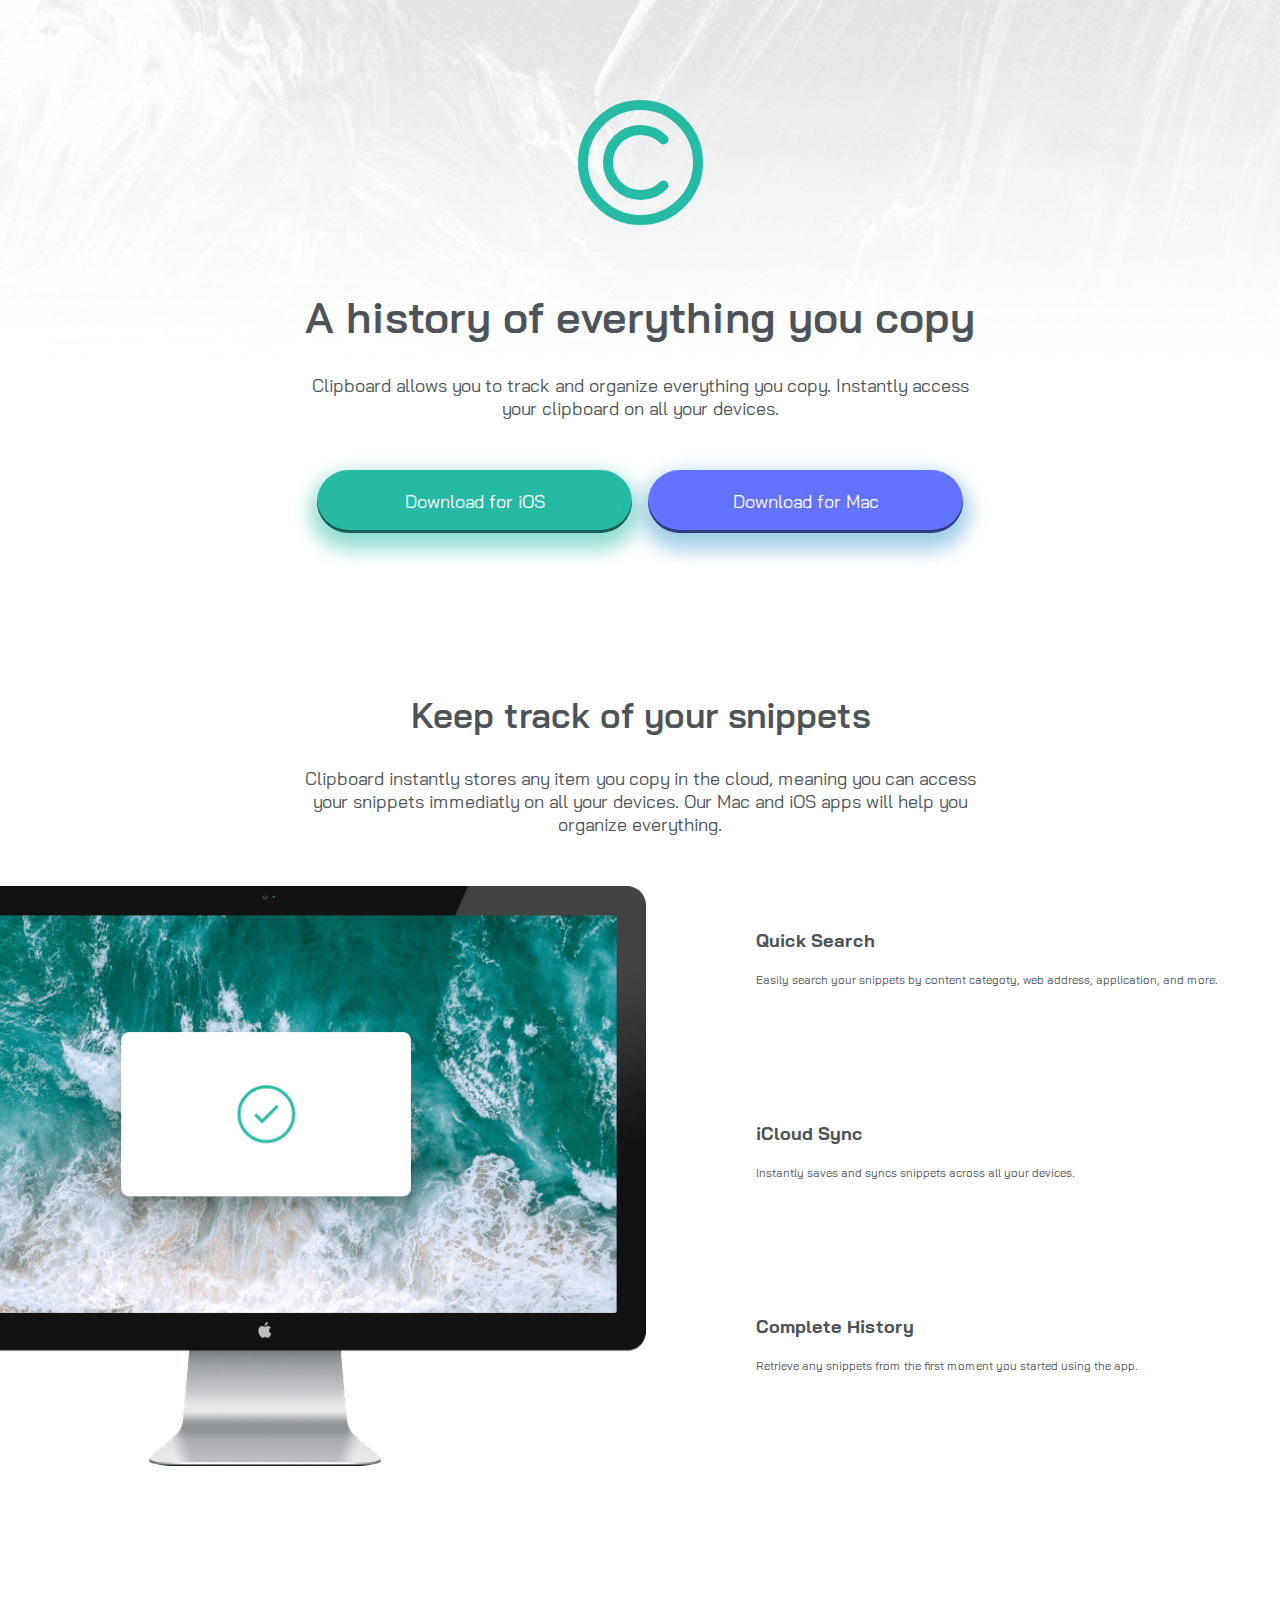
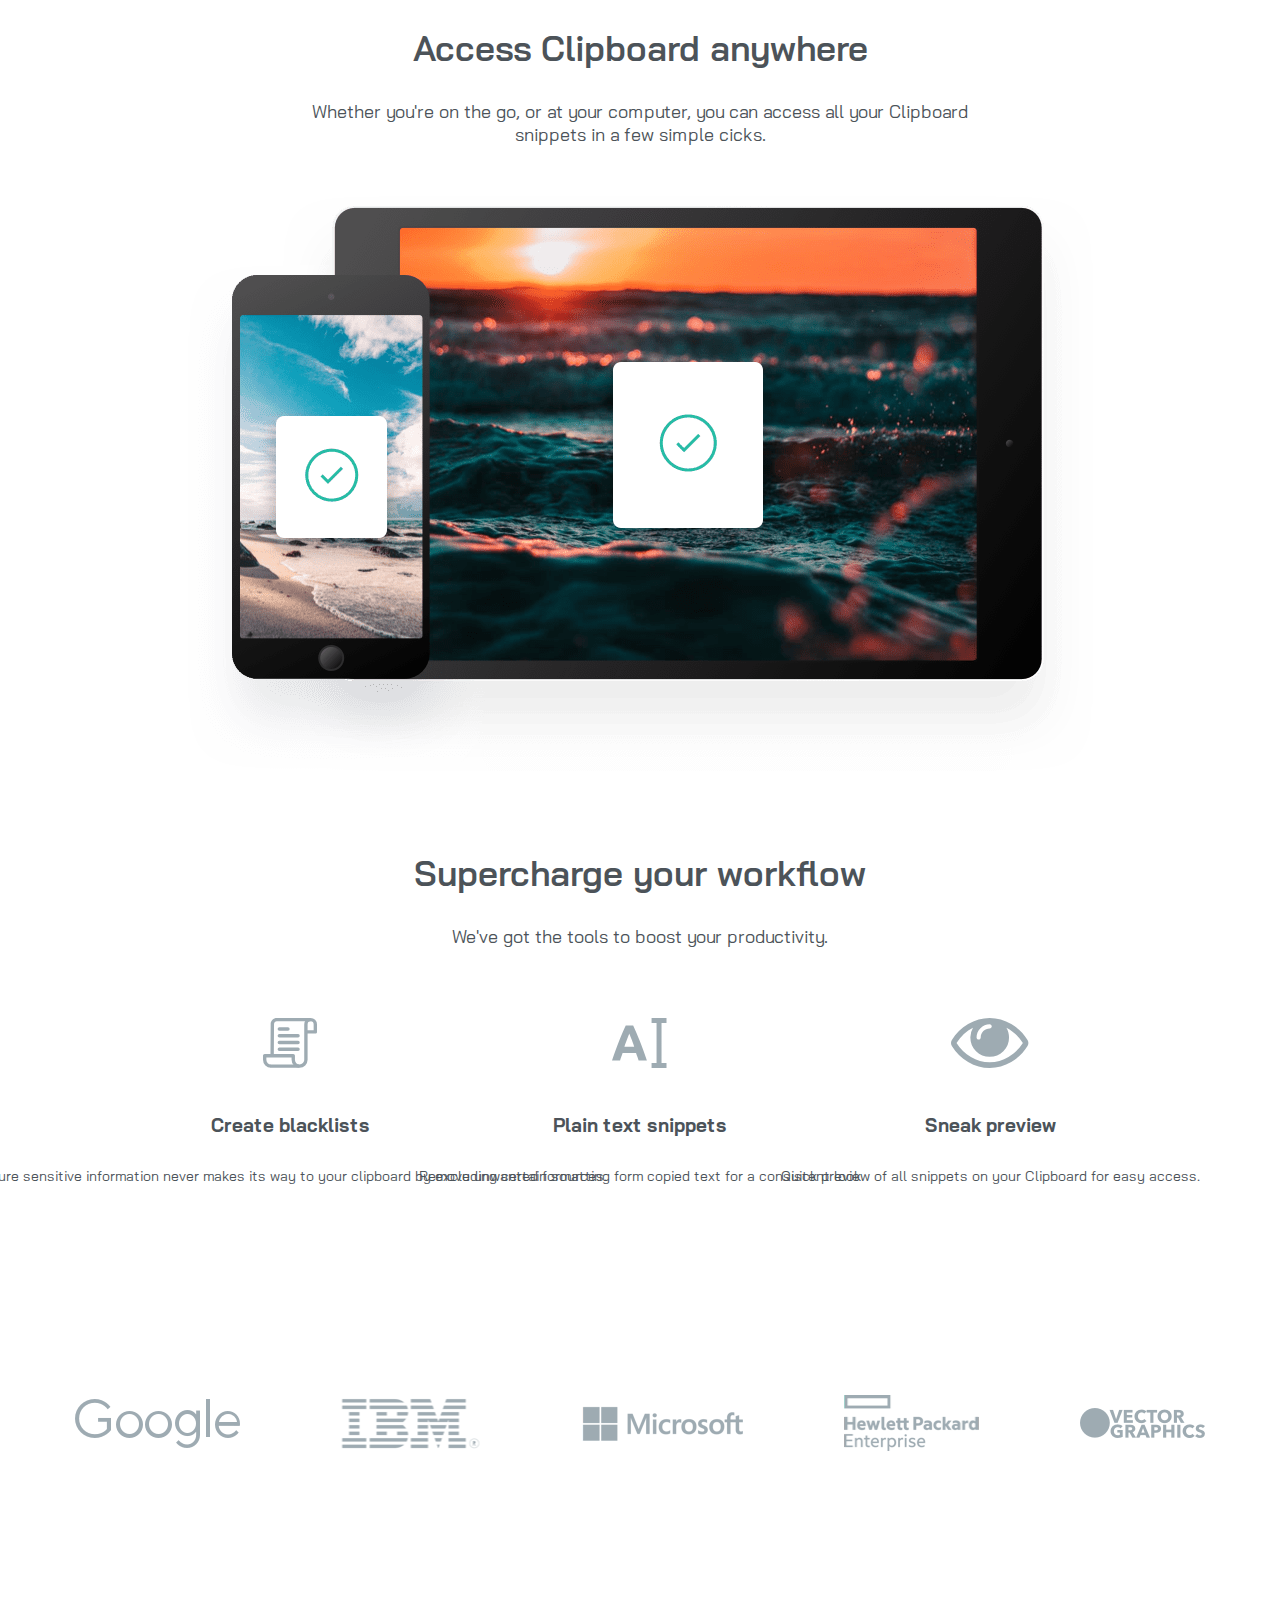
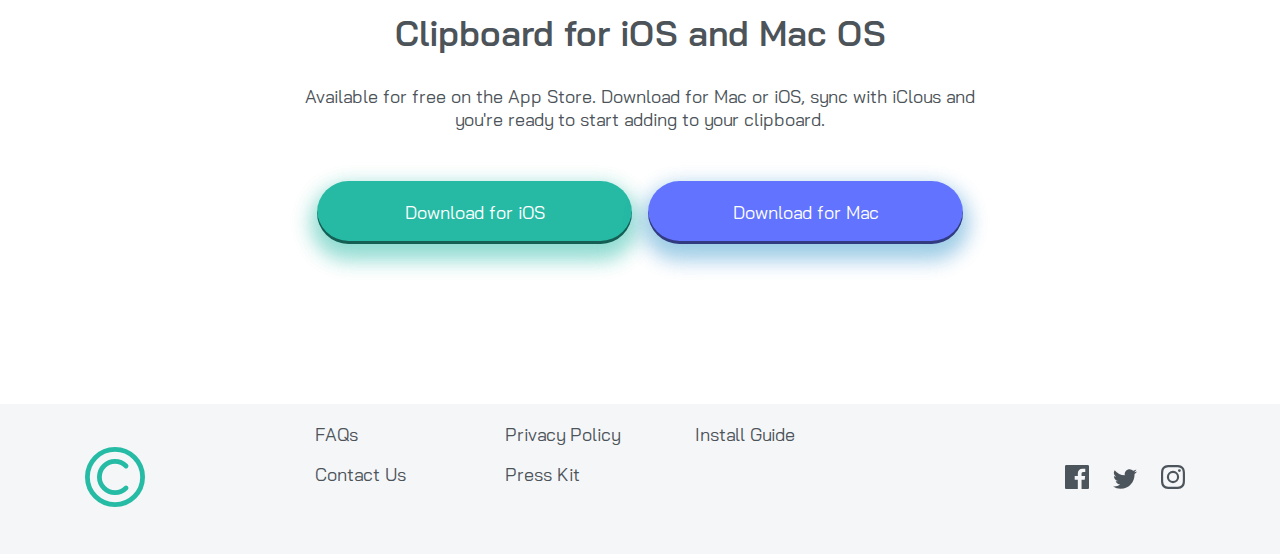
==== Projets/clipboard/clipboard.html @ 4b13dfa7 "projets integration" ====
<!DOCTYPE html>
<html lang="en">
<head>
  <meta charset="UTF-8">
  <meta name="viewport" content="width=device-width, initial-scale=1.0"> <!-- displays site properly based on user's device -->

  <link rel="icon" type="image/png" sizes="32x32" href="./images/favicon-32x32.png">
  
  <title>Frontend Mentor | Clipboard landing page</title>
  <link rel="stylesheet" href="clipboard-style.css">

  <link rel="preconnect" href="https://fonts.googleapis.com">
  <link rel="preconnect" href="https://fonts.gstatic.com" crossorigin>
  <link href="https://fonts.googleapis.com/css2?family=Bai+Jamjuree:wght@400;600&display=swap" rel="stylesheet">
</head>
<body>
  <div class="content">
    <img class="background" src="clipboard/bg-header-desktop.png" alt="background">  
      <img class="logo-clip" src="clipboard/logo.svg" alt="logo-Clipboard">
    <h1>A history of everything you copy</h1>
    <p class="txt-clipboard">Clipboard allows you to track and organize everything you copy. Instantly access your clipboard on all your devices.</p>
    <div class="dl">
      <a href="#"><p>Download for iOS</p></a>
      <a href="#"><p>Download for Mac</p></a>
    </div>
    <h2>Keep track of your snippets</h2>
    <p class="txt-clipboard2">Clipboard instantly stores any item you copy in the cloud, meaning you can access your snippets immediatly on all your devices. Our Mac and iOS apps will help you organize everything.</p>
    <div class="computer">
      <img src="clipboard/image-computer.png" alt="photo-computer">
      <div class="computer-txt">
        <div>
          <h3>Quick Search</h3>
        <p>Easily search your snippets by content categoty, web address, application, and more.</p>
        </div>
        <div>
          <h3>iCloud Sync</h3>
        <p>Instantly saves and syncs snippets across all your devices.</p>
        </div>
        <div>
          <h3>Complete History</h3>
        <p>Retrieve any snippets from the first moment you started using the app.</p>
        </div>
      </div>
    </div>
    <h2>Access Clipboard anywhere</h2>
    <p class="txt-whether">Whether you're on the go, or at your computer, you can access all your Clipboard snippets in a few simple cicks.</p>
    <img class="img-devices" src="clipboard/image-devices.png" alt="photo-devices">
    <h2>Supercharge your workflow</h2>
    <p class="txt-we">We've got the tools to boost your productivity.</p>
    <div class="icone">
      <div class="icone-child">
        <img src="clipboard/icon-blacklist.svg" alt="icone blacklist">
        <h3>Create blacklists</h3>
        <p>Ensure sensitive information never makes its way to your clipboard by excluding certain sources.</p>
      </div>
      <div class="icone-child">
        <img src="clipboard/icon-text.svg" alt="icone text">
        <h3>Plain text snippets</h3>
        <p>Remove unwanted formatting form copied text for a consistent look</p>
      </div>
      <div class="icone-child">
        <img src="clipboard/icon-preview.svg" alt="icone preview">
        <h3>Sneak preview</h3>
        <p>Quick preview of all snippets on your Clipboard for easy access.</p>
      </div>
    </div>
    <div class="logo">
      <img src="clipboard/logo-google.png" alt="logo google">
      <img src="clipboard/logo-ibm.png" alt="logo ibm">
      <img src="clipboard/logo-microsoft.png" alt="logo microsoft">
      <img src="clipboard/logo-hp.png" alt="logo hp">
      <img src="clipboard/logo-vector-graphics.png" alt="logo vector graphics">
    </div>
    <h2>Clipboard for iOS and Mac OS</h2>
    <p class="txt-available">Available for free on the App Store. Download for Mac or iOS, sync with iClous and you're ready to start adding to your clipboard.</p>
    <div class="dl">
      <a href="#"><p>Download for iOS</p></a>
      <a href="#"><p>Download for Mac</p></a>
    </div>
  </div>
  <footer>
    <div>
      <img class="footer-logo" src="clipboard/logo.svg" alt="logo clipboard">
    </div>
    <div class="footer-nav">
      <p><a href="#">FAQs</a></p>
      <p><a href="#">Privacy Policy</a></p>
      <p><a href="#">Install Guide</a></p>
      <p><a href="#">Contact Us</a></p>
      <p><a href="#">Press Kit</a></p>
    </div>
    <div class="social">
      <a href="#"><img src="clipboard/icon-facebook.svg" alt="icone facebook"></a>
      <a href="#"><img src="clipboard/icon-twitter.svg" alt="icone twitter"></a>
      <a href="#"><img src="clipboard/icon-instagram.svg" alt="icone instagram"></a>
    </div>
  </footer>
</body>
</html>
---- Projets/clipboard/clipboard-style.css ----
/*font-family: 'Bai Jamjuree', sans-serif;*/

* ,li ,a {
    box-sizing: border-box;
    list-style: none;
    text-decoration: none;
    color: #4c5359;
}

body, p, h1, h2, h3 {
    margin: 0;
    padding: 0;
    text-align: center;
    font-family: 'Bai Jamjuree', sans-serif;
}
h1, h2 {
    margin-bottom: 30px;
    font-weight: 600;
}
p {
    font-weight: 400;
    font-size: 18px;
    margin-bottom: 50px;
    width: 690px;
}
h1 {
    font-size: 43px;
}
h2 {
    font-size: 35px;
}

.content {
    display: flex;
    flex-direction: column;
    align-items: center;
}

.background {
    position: absolute;
    top: 0px;
    width: 1440px;
    height: auto;
    z-index: -1;
}

.logo-clip {
    margin-top: 100px;
    margin-bottom: 65px;
}

.dl {
    display: flex;
    align-items: center;
    justify-content: center;
    margin-bottom: 160px;
}
.dl p {
    color: white;
    width: 315px;
    border-radius: 50px;
    padding: 20px 40px;
    margin: 0;
    box-shadow: rgba(5, 5, 5,0.3) 0px -3px 0px 0px inset, hsla(171, 66%, 44%, 30%)0px 10px 20px 5px;
}
.dl a {
    border-radius: 50px;
    margin: 0 8px;
}
.dl a:first-child {
    background-color: hsl(171, 66%, 44%);
    box-shadow: rgba(5, 5, 5,0.3) 0px -3px 0px 0px inset, hsla(171, 66%, 44%, 30%)0px 10px 20px 5px;
}
.dl a:last-child {
    background-color: hsl(233, 100%, 69%);
    box-shadow: rgba(5, 5, 5,0.3) 0px -3px 0px 0px inset, hsla(233, 100%, 69%, 30%)0px 10px 20px 5px;
}
.dl a:hover {
    opacity: 70%;
    cursor: url(images/cursor.png), pointer;
}

.computer {
    display: flex;
    margin-bottom: 160px;
    position: relative;
    left: -200px;
}
.computer p, .computer h3, .computer img {
    text-align: start;
    padding: 0 55px;
}
.computer img {
    
    height: 580px;
    width: auto;
}
.computer-txt {
    width: 350px;
    height: 580px;
    display: flex;
    flex-direction: column;
    justify-content: space-around;
}
.computer-txt p {
    font-size: 11.5px;
}
.computer-txt h3 {
    font-size: 18px;
    margin-bottom: 20px;
}

.img-devices {
    margin-bottom: 80px;
}
.txt-we {
    margin-bottom: 70px;
}

.icone {
    display: flex;
    justify-content: center;
    margin-bottom: 160px;
}
.icone-child {
    display: flex;
    flex-direction: column;
    align-items: center;
    width: 350px;
    padding: 0 20px;
}
.icone-child img {
    width: auto;
    height: 50px;
    margin-bottom: 45px;
}
.icone-child h3 {
    margin-bottom: 30px;
}
.icone-child p {
    font-size: 14px;
}

.logo {
    display: flex;
    align-items: center;
    justify-content: space-between;
    margin-bottom: 160px;
    width: 1130px;
}


footer {
    display: flex;
    justify-content: space-around;
    align-items: center;
    background: #f5f6f8;
    height: 150px;
}
.footer-logo {
    height: 60px;
    width: 60px;
}
.footer-nav {
    display: grid;
    grid-template-columns: 190px 190px 190px;
    grid-template-rows: 40px 40px;
    align-items: center;
}
.footer-nav p {
    text-align: start;
}
.footer-nav a:hover{
    cursor: url(images/cursor.png), pointer;
    color: hsl(171, 66%, 44%);
}
.social a {
    margin: 0 10px;
}
.social a:hover {
    cursor: url(images/cursor.png), pointer;
    filter: invert(63%) sepia(68%) saturate(452%) hue-rotate(122deg) brightness(85%) contrast(89%);
}

@media screen and (max-width: 1160px) {
    .logo {
        flex-direction: column;
        margin-bottom: 110px;
    }
    .logo img {
        margin-bottom: 65px;
    }
}

@media screen and (max-width: 1040px) {
    .icone {
        flex-direction: column;
        margin-bottom: 70px;
    }
    .icone-child {
        margin-bottom: 60px;
    }
    footer {
        flex-direction: column;
        height: auto;
    }
    .footer-logo {
        margin-top: 50px;
    }
    .footer-logo, .footer-nav, .social {
        margin-bottom: 50px;
    }
    .img-devices {
        width: 90vw;
        height: auto;
    }

}

@media screen and (max-width: 750px) {
    .dl {
        flex-direction: column;
    }
    .dl a:first-child {
        margin-bottom: 24px;
    }
    .computer {
        flex-direction: column;
        position: unset;
        align-items: center;
        margin-bottom: 150px;
    }
    .computer img {
        width: 110vw;
        height: auto;
        margin-bottom: 50px;
    }
    .computer-txt {
        justify-content: center;
        height: fit-content;
    }
    .computer-txt p {
        margin-bottom: 50px;
    }
    h1, h2, p {
        width: 80vw;
    }
    .footer-nav {
        grid-template-columns: 200px;
        grid-template-rows: 50px 50px 50px 50px 50px;
        text-align: center;
    }
    .footer-nav p {
        text-align: center;
        width: 200px;
        margin: 0;
    }
}
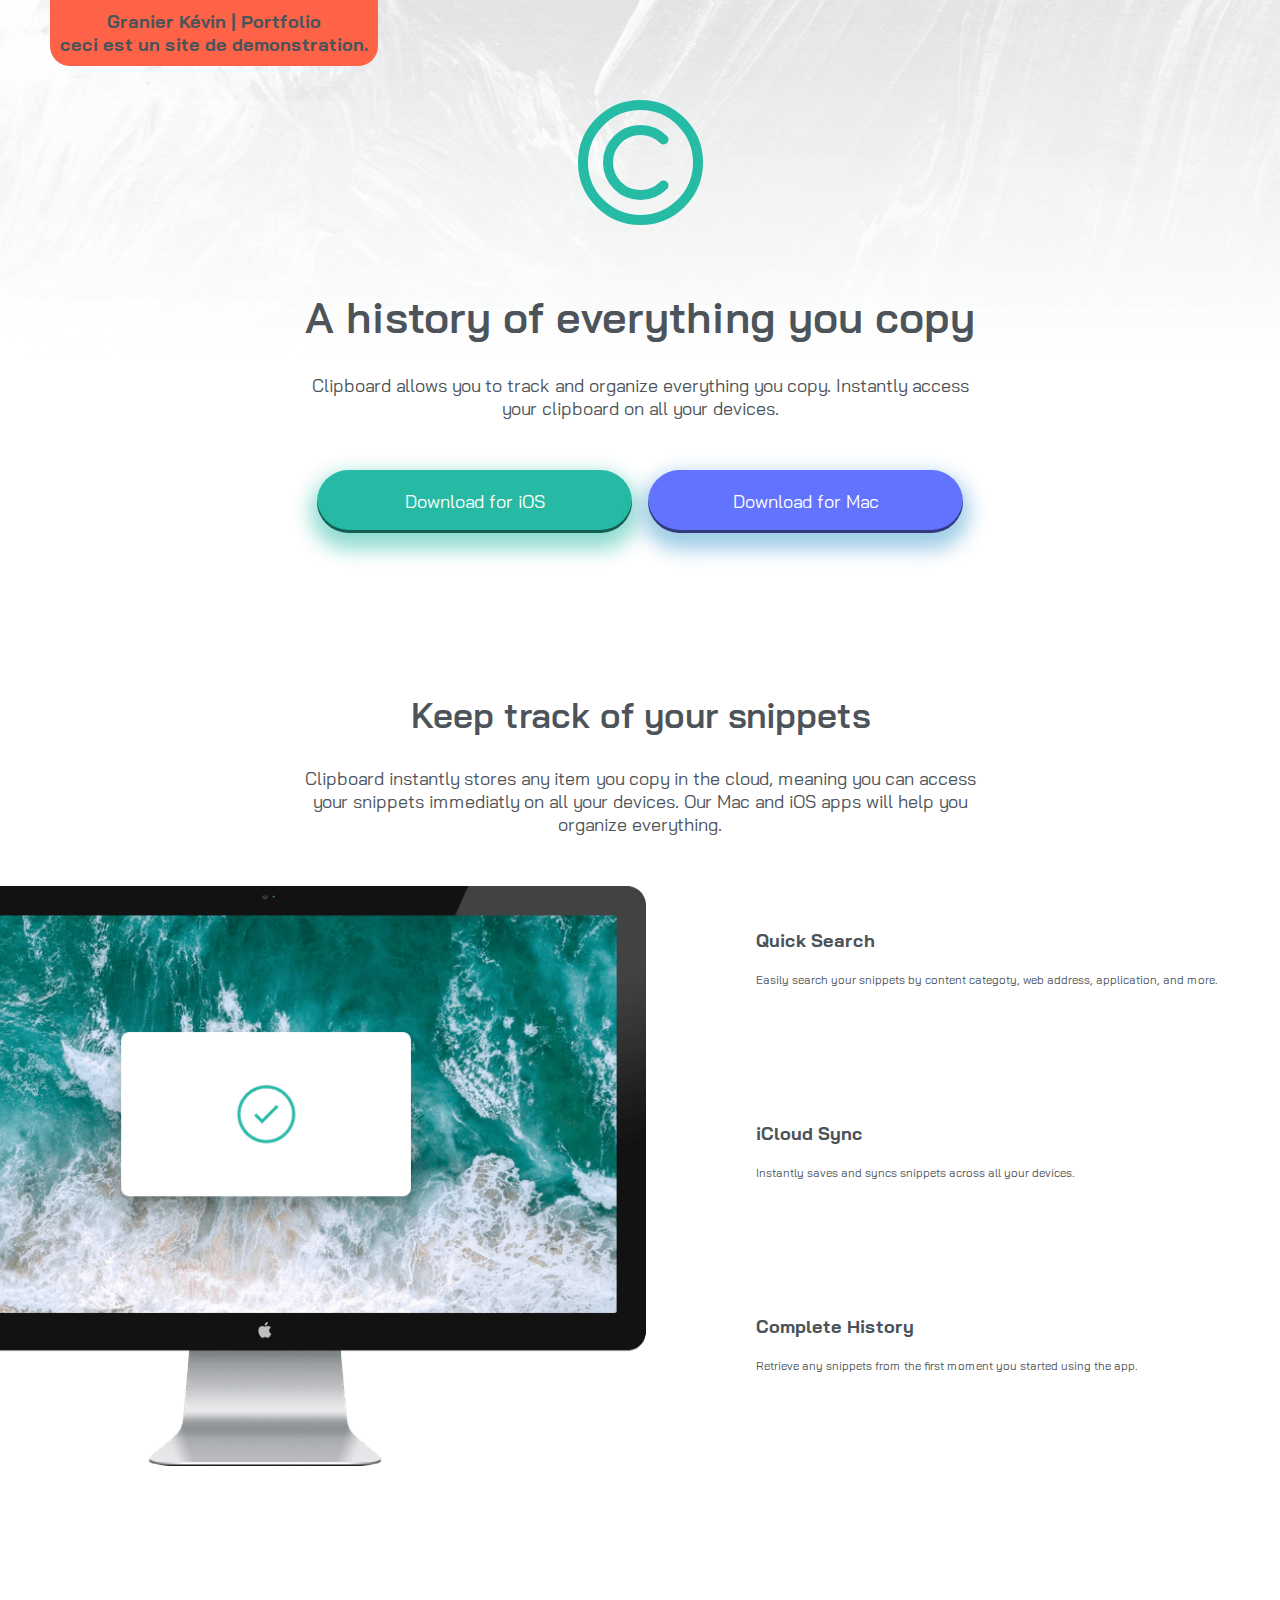
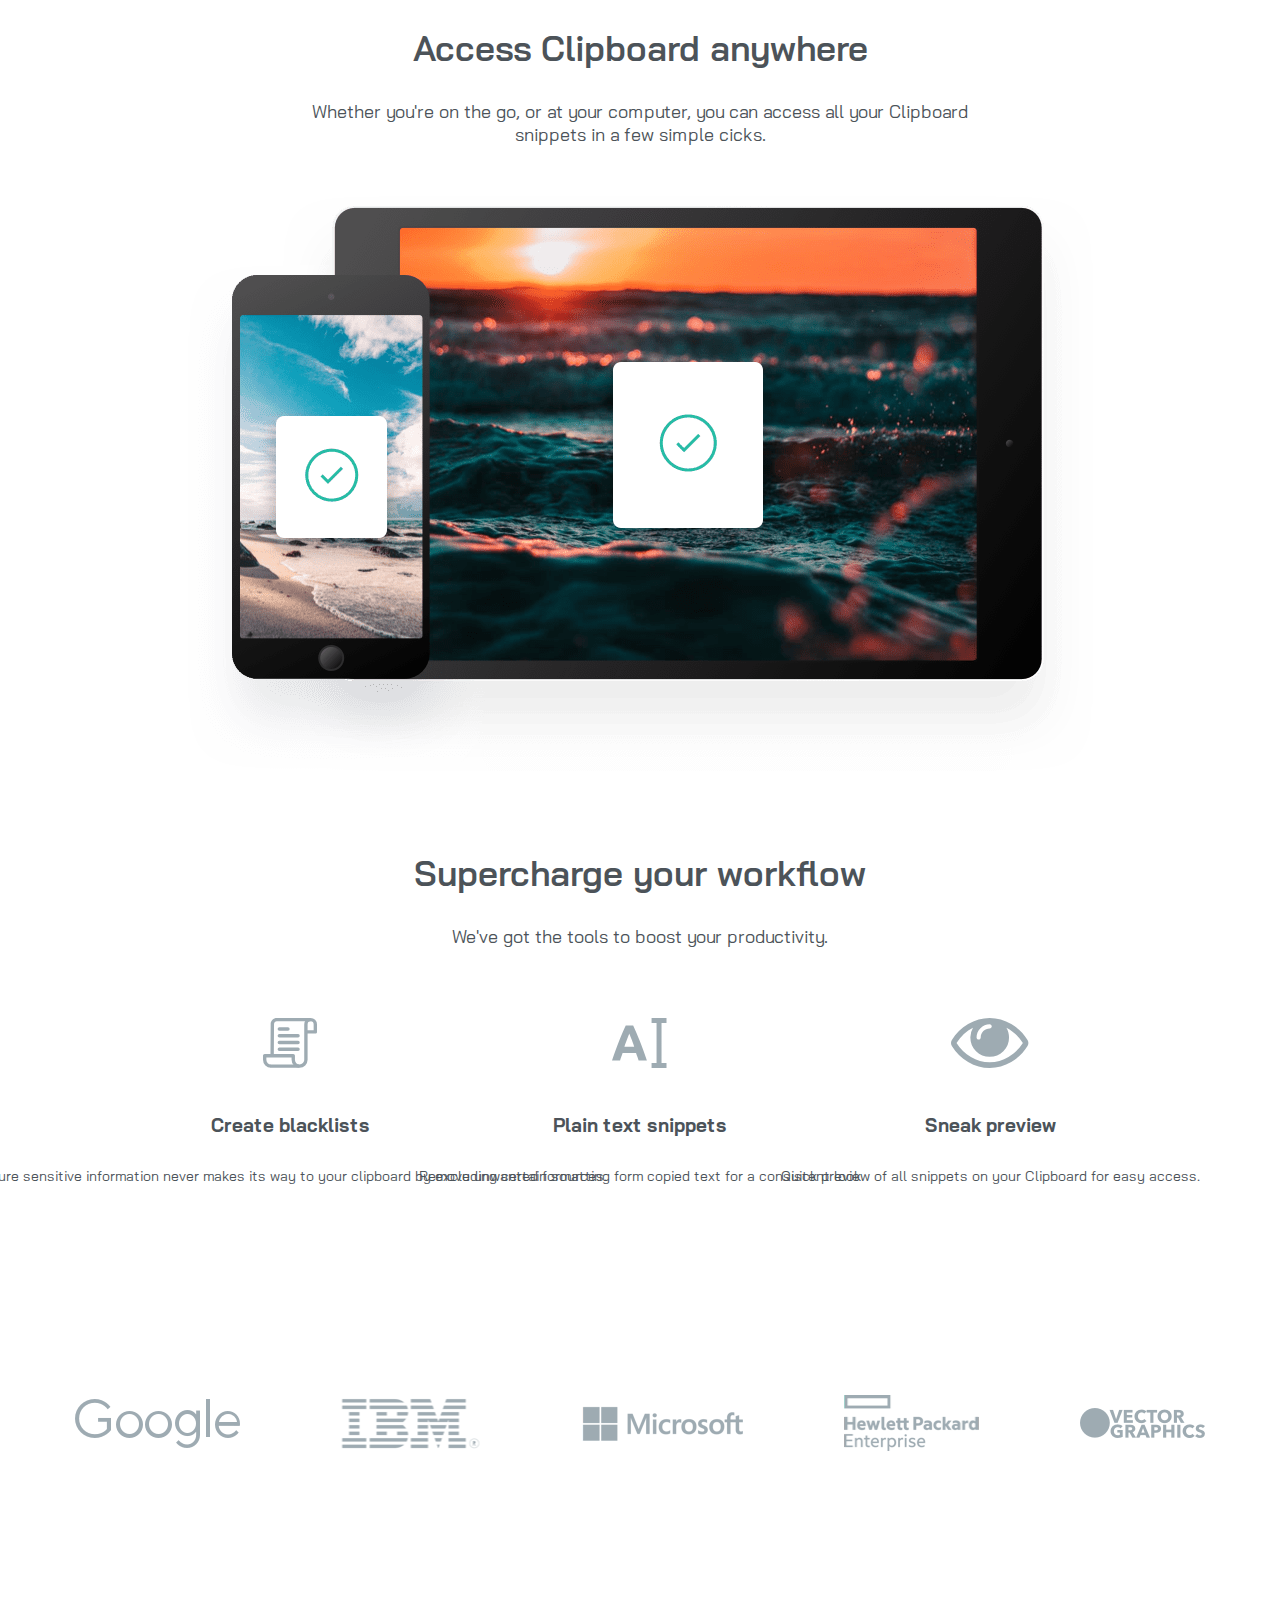
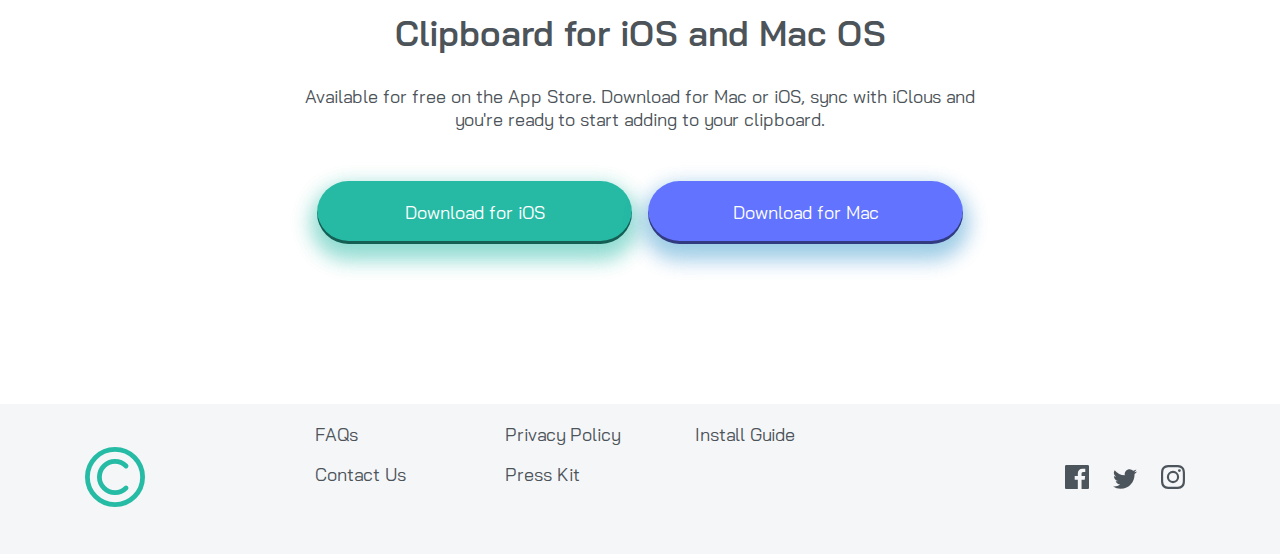
==== commit ee4bd299: "projet" ====
--- a/Projets/clipboard/clipboard.html
+++ b/Projets/clipboard/clipboard.html
@@ -14,6 +14,9 @@
   <link href="https://fonts.googleapis.com/css2?family=Bai+Jamjuree:wght@400;600&display=swap" rel="stylesheet">
 </head>
 <body>
+  <div class="demo">
+    <h5>Granier Kévin | Portfolio <br> ceci est un site de demonstration.</h5>
+  </div>
   <div class="content">
     <img class="background" src="clipboard/bg-header-desktop.png" alt="background">  
       <img class="logo-clip" src="clipboard/logo.svg" alt="logo-Clipboard">
--- a/Projets/clipboard/clipboard-style.css
+++ b/Projets/clipboard/clipboard-style.css
@@ -1,3 +1,24 @@
+/*demo*/
+.demo {
+    position: fixed;
+    z-index: 1;
+    margin-left: 50px;
+    padding: 10px;
+    padding-top: 30px;
+    top: -20px;
+    border-radius: 20px;
+    background: tomato;
+}
+.demo h5 {
+    text-align: center;
+    font-family: 'Bai Jamjuree', sans-serif;
+    color: #4c5359;
+    font-size: 18px;
+    margin: 0;
+}
+/*demo*/
+
+
 /*font-family: 'Bai Jamjuree', sans-serif;*/
 
 * ,li ,a {
